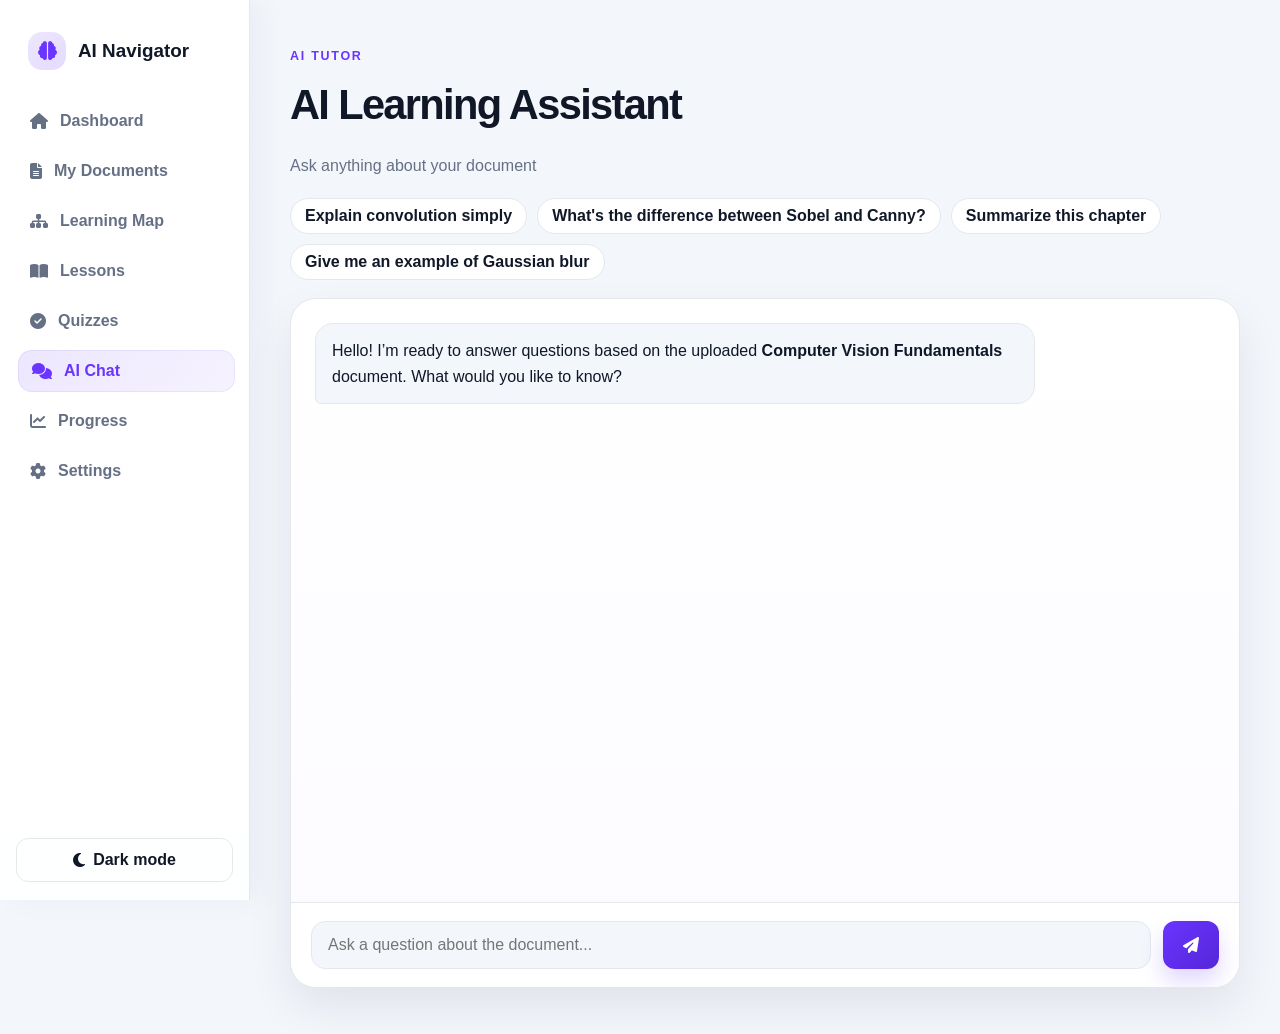
==== chat.html @ c7c0bfb1 "ui-almost-done" ====
<!doctype html>
<html lang="en">
  <head>
    <meta charset="UTF-8" />
    <meta name="viewport" content="width=device-width, initial-scale=1.0" />
    <title>AI Chat - AI Learning Navigator</title>
    <link rel="stylesheet" href="css/style.css" />
    <link rel="stylesheet" href="https://cdnjs.cloudflare.com/ajax/libs/font-awesome/6.4.0/css/all.min.css" />
  </head>
  <body>
    <div class="app-layout">
      <aside class="sidebar" id="sidebar"></aside>

      <main class="main-content">
        <div class="chat-layout">
          <header class="page-header" style="margin-bottom: 18px;">
            <div>
              <p class="eyebrow">AI Tutor</p>
              <h1>AI Learning Assistant</h1>
            </div>
          </header>

          <p class="text-secondary mb-20">Ask anything about your document</p>

          <div class="chat-toolbar">
            <button class="suggested-q" data-question="Explain convolution simply">Explain convolution simply</button>
            <button class="suggested-q" data-question="What's the difference between Sobel and Canny?">What's the difference between Sobel and Canny?</button>
            <button class="suggested-q" data-question="Summarize this chapter">Summarize this chapter</button>
            <button class="suggested-q" data-question="Give me an example of Gaussian blur">Give me an example of Gaussian blur</button>
          </div>

          <div class="chat-wrapper">
            <div class="chat-history" id="chatHistory">
              <div class="chat-msg ai-msg">
                Hello! I’m ready to answer questions based on the uploaded <strong>Computer Vision Fundamentals</strong> document. What would you like to know?
              </div>
            </div>

            <div class="chat-input-area">
              <input type="text" id="chatInput" placeholder="Ask a question about the document..." />
              <button class="btn-primary" id="sendBtn"><i class="fas fa-paper-plane"></i></button>
            </div>
          </div>
        </div>
      </main>
    </div>

    <script src="js/data.js"></script>
    <script src="js/app.js"></script>
    <script src="js/chat.js"></script>
  </body>
</html>
---- css/style.css ----
:root {
  --bg-primary: #f3f6fb;
  --bg-secondary: #ffffff;
  --bg-tertiary: #eef2ff;
  --card-bg: #ffffff;
  --text-primary: #101828;
  --text-secondary: #667085;
  --border-color: #e5e7eb;
  --accent: #6a35ff;
  --accent-soft: rgba(106, 53, 255, 0.12);
  --accent-hover: #5526d9;
  --success: #10b981;
  --success-soft: rgba(16, 185, 129, 0.12);
  --warning: #f59e0b;
  --warning-soft: rgba(245, 158, 11, 0.12);
  --danger: #ef4444;
  --danger-soft: rgba(239, 68, 68, 0.12);
  --shadow: 0 20px 45px rgba(15, 23, 42, 0.08);
  --sidebar-width: 250px;
  --radius: 18px;
  --transition: 0.22s ease;
}

[data-theme="dark"] {
  --bg-primary: #0f172a;
  --bg-secondary: #111827;
  --bg-tertiary: #172033;
  --card-bg: #111827;
  --text-primary: #f3f6ff;
  --text-secondary: #a8b1c4;
  --border-color: #243044;
  --accent: #8d6bff;
  --accent-soft: rgba(141, 107, 255, 0.18);
  --accent-hover: #7357ea;
  --success: #34d399;
  --success-soft: rgba(52, 211, 153, 0.16);
  --warning: #fbbf24;
  --warning-soft: rgba(251, 191, 36, 0.16);
  --danger: #f87171;
  --danger-soft: rgba(248, 113, 113, 0.16);
  --shadow: 0 25px 50px rgba(2, 6, 23, 0.52);
}

* {
  box-sizing: border-box;
  margin: 0;
  padding: 0;
  font-family: Inter, "Segoe UI", sans-serif;
}

html {
  scroll-behavior: smooth;
}

body {
  background: var(--bg-primary);
  color: var(--text-primary);
  transition: background var(--transition), color var(--transition);
  overflow-x: hidden;
}

a {
  color: inherit;
  text-decoration: none;
}

button,
input,
select {
  font: inherit;
}

img {
  max-width: 100%;
}

h1,
h2,
h3,
h4,
p {
  line-height: 1.5;
}

button {
  border: none;
  cursor: pointer;
}

:focus-visible {
  outline: 2px solid rgba(106, 53, 255, 0.5);
  outline-offset: 2px;
}

.mt-10 { margin-top: 10px; }
.mt-20 { margin-top: 20px; }
.mb-10 { margin-bottom: 10px; }
.mb-20 { margin-bottom: 20px; }
.text-left { text-align: left; }
.text-center { text-align: center; }
.w-100 { width: 100%; }
.text-accent { color: var(--accent); }
.text-success { color: var(--success); }
.text-danger { color: var(--danger); }
.text-secondary { color: var(--text-secondary); }
.text-sm { font-size: 0.85rem; }
.flex-between {
  display: flex;
  align-items: center;
  justify-content: space-between;
  gap: 12px;
}

.eyebrow {
  display: inline-block;
  color: var(--accent);
  font-size: 0.78rem;
  letter-spacing: 0.14em;
  text-transform: uppercase;
  font-weight: 700;
  margin-bottom: 8px;
}

.btn-primary,
.btn-outline,
.icon-button {
  display: inline-flex;
  align-items: center;
  justify-content: center;
  gap: 8px;
  border-radius: 12px;
  font-weight: 700;
  transition: transform var(--transition), box-shadow var(--transition), border-color var(--transition), background var(--transition), color var(--transition);
}

.btn-primary {
  background: linear-gradient(135deg, var(--accent), var(--accent-hover));
  color: #fff;
  padding: 12px 20px;
  box-shadow: 0 12px 22px rgba(106, 53, 255, 0.2);
}

.btn-primary:hover,
.btn-outline:hover,
.icon-button:hover {
  transform: translateY(-1px);
}

.btn-outline {
  background: transparent;
  border: 1px solid var(--border-color);
  color: var(--text-primary);
  padding: 12px 18px;
}

.btn-outline:hover {
  border-color: var(--accent);
  color: var(--accent);
}

.icon-button {
  width: 38px;
  height: 38px;
  background: var(--bg-primary);
  border: 1px solid var(--border-color);
  color: var(--text-primary);
}

.app-layout {
  display: flex;
  min-height: 100vh;
}

.sidebar {
  position: fixed;
  inset: 0 auto 0 0;
  width: var(--sidebar-width);
  background: linear-gradient(180deg, var(--bg-secondary), rgba(255, 255, 255, 0.92));
  border-right: 1px solid var(--border-color);
  padding: 22px 16px 18px;
  display: flex;
  flex-direction: column;
  z-index: 20;
  box-shadow: 12px 0 28px rgba(15, 23, 42, 0.04);
}

[data-theme="dark"] .sidebar {
  background: linear-gradient(180deg, var(--bg-secondary), rgba(17, 24, 39, 0.94));
}

.sidebar-header {
  display: flex;
  align-items: center;
  justify-content: space-between;
  gap: 12px;
}

.brand {
  display: flex;
  align-items: center;
  gap: 12px;
  font-size: 1.18rem;
  font-weight: 800;
  padding: 10px 12px 18px;
  color: var(--text-primary);
}

.brand-mark {
  display: grid;
  place-items: center;
  width: 38px;
  height: 38px;
  border-radius: 14px;
  background: linear-gradient(135deg, var(--accent-soft), rgba(106, 53, 255, 0.18));
  color: var(--accent);
}

.mobile-menu-toggle {
  display: none;
  align-items: center;
  justify-content: center;
  gap: 8px;
  padding: 10px 12px;
  border: 1px solid var(--border-color);
  border-radius: 12px;
  background: var(--bg-primary);
  color: var(--text-primary);
  font-weight: 700;
}

.nav-menu {
  display: flex;
  flex-direction: column;
  gap: 8px;
  margin-top: 12px;
}

.nav-item {
  display: flex;
  align-items: center;
  gap: 12px;
  padding: 12px 14px;
  border-radius: 14px;
  color: var(--text-secondary);
  font-weight: 700;
  transition: background var(--transition), color var(--transition), transform var(--transition), box-shadow var(--transition);
}

.nav-item:hover,
.nav-item.active {
  background: linear-gradient(135deg, var(--accent-soft), rgba(106, 53, 255, 0.06));
  color: var(--accent);
  transform: translateX(2px);
  box-shadow: inset 0 0 0 1px rgba(106, 53, 255, 0.08);
}

.sidebar-theme-toggle {
  margin-top: auto;
  width: 100%;
}

.main-content {
  flex: 1;
  margin-left: var(--sidebar-width);
  padding: 46px 40px;
}

.page-header {
  display: flex;
  align-items: center;
  justify-content: space-between;
  gap: 20px;
  margin-bottom: 28px;
}

.page-header h1,
.main-content h1 {
  font-size: clamp(2rem, 4vw, 2.6rem);
  letter-spacing: -0.04em;
}

.card {
  background: var(--bg-secondary);
  border: 1px solid var(--border-color);
  border-radius: var(--radius);
  box-shadow: var(--shadow);
}

.content-grid {
  display: grid;
  grid-template-columns: repeat(2, minmax(0, 1fr));
  gap: 22px;
}

.stats-grid {
  display: grid;
  grid-template-columns: repeat(auto-fit, minmax(210px, 1fr));
  gap: 18px;
  margin-bottom: 28px;
}

.stat-card {
  padding: 22px 20px;
  display: flex;
  flex-direction: column;
  justify-content: center;
  min-height: 164px;
}

.stat-card .stat-label {
  color: var(--text-secondary);
  font-size: 0.85rem;
  margin-bottom: 12px;
}

.stat-card h3 {
  font-size: 1.2rem;
  margin-bottom: 10px;
  line-height: 1.4;
}

.stat-card h1 {
  font-size: clamp(2rem, 4vw, 2.5rem);
  letter-spacing: -0.05em;
}

.stat-card .progress-bg {
  margin-top: 12px;
}

.progress-bg {
  width: 100%;
  height: 8px;
  background: var(--border-color);
  border-radius: 999px;
  overflow: hidden;
}

.progress-fill {
  height: 100%;
  border-radius: inherit;
  background: linear-gradient(90deg, var(--accent), #8a74ff);
}

.section-header {
  display: flex;
  align-items: center;
  justify-content: space-between;
  margin-bottom: 16px;
}

.activity-list,
.list-stack {
  display: flex;
  flex-direction: column;
  gap: 14px;
}

.activity-item,
.list-item {
  display: flex;
  align-items: center;
  justify-content: space-between;
  gap: 12px;
  padding: 14px 0;
  border-bottom: 1px solid var(--border-color);
}

.activity-item:last-child,
.list-item:last-child {
  border-bottom: none;
}

.badge {
  display: inline-flex;
  align-items: center;
  padding: 6px 10px;
  border-radius: 999px;
  font-size: 0.76rem;
  font-weight: 700;
}

.badge.success {
  background: var(--success-soft);
  color: var(--success);
}

.badge.warning {
  background: var(--warning-soft);
  color: var(--warning);
}

.progress-summary {
  display: grid;
  grid-template-columns: repeat(auto-fit, minmax(180px, 1fr));
  gap: 18px;
  margin-bottom: 22px;
}

.metric-card {
  padding: 20px;
  min-height: 120px;
  display: flex;
  flex-direction: column;
  justify-content: center;
}

.metric-label {
  font-size: 0.82rem;
  color: var(--text-secondary);
  margin-bottom: 10px;
}

.metric-card strong {
  font-size: 1.7rem;
  letter-spacing: -0.04em;
}

.document-grid {
  display: grid;
  grid-template-columns: repeat(auto-fit, minmax(260px, 1fr));
  gap: 20px;
}

.document-card {
  padding: 18px;
  display: flex;
  flex-direction: column;
  gap: 18px;
}

.document-card-header {
  display: flex;
  align-items: center;
  justify-content: space-between;
}

.pdf-icon {
  background: rgba(239, 68, 68, 0.09);
  color: #ef4444;
  width: 52px;
  height: 52px;
  border-radius: 14px;
  display: grid;
  place-items: center;
  font-size: 1.4rem;
}

.document-card-body {
  display: flex;
  flex-direction: column;
  gap: 14px;
}

.meta-row,
.doc-tags {
  display: flex;
  flex-wrap: wrap;
  gap: 10px 16px;
  color: var(--text-secondary);
  font-size: 0.82rem;
}

.doc-progress {
  display: flex;
  flex-direction: column;
  gap: 8px;
}

.progress-meta {
  display: flex;
  align-items: center;
  justify-content: space-between;
  color: var(--text-secondary);
  font-size: 0.85rem;
}

.doc-tags span {
  background: var(--bg-primary);
  border: 1px solid var(--border-color);
  padding: 6px 10px;
  border-radius: 999px;
}

.document-card-footer {
  margin-top: auto;
}

.upload-zone {
  position: relative;
  border: 2px dashed rgba(106, 53, 255, 0.45);
  border-radius: 24px;
  background: rgba(106, 53, 255, 0.03);
  min-height: 360px;
  display: grid;
  place-items: center;
  text-align: center;
  transition: all var(--transition);
  overflow: hidden;
}

.upload-zone.is-dragging,
.upload-zone:hover {
  border-color: var(--accent);
  background: rgba(106, 53, 255, 0.06);
  box-shadow: 0 18px 44px rgba(106, 53, 255, 0.08);
}

.upload-zone.is-processing {
  border-style: solid;
  min-height: 290px;
}

.upload-content {
  display: flex;
  flex-direction: column;
  align-items: center;
  gap: 14px;
  padding: 30px;
  width: 100%;
}

.upload-icon {
  display: grid;
  place-items: center;
  width: 96px;
  height: 96px;
  border-radius: 28px;
  background: rgba(106, 53, 255, 0.08);
  color: var(--accent);
  font-size: 3rem;
}

.file-meta {
  display: flex;
  flex-direction: column;
  align-items: center;
  gap: 10px;
  margin-top: 8px;
}

.file-pill {
  display: inline-flex;
  align-items: center;
  gap: 10px;
  padding: 10px 16px;
  border-radius: 999px;
  background: rgba(16, 185, 129, 0.08);
  border: 1px solid rgba(16, 185, 129, 0.18);
  color: var(--success);
  font-weight: 700;
}

.file-size {
  color: var(--text-secondary);
  font-size: 0.8rem;
}

.remove-file {
  display: none;
  position: absolute;
  top: 16px;
  right: 16px;
  width: 34px;
  height: 34px;
  border-radius: 50%;
  background: rgba(239, 68, 68, 0.08);
  color: var(--danger);
}

.upload-status {
  margin-top: 18px;
  color: var(--text-secondary);
  font-weight: 600;
}

.upload-progress {
  position: relative;
  width: min(100%, 380px);
  height: 10px;
  background: rgba(106, 53, 255, 0.08);
  border-radius: 999px;
  overflow: hidden;
  margin-top: 12px;
}

.upload-progress-bar {
  display: block;
  height: 100%;
  width: 0;
  border-radius: inherit;
  background: linear-gradient(90deg, var(--accent), var(--success));
  transition: width 0.5s ease;
}

.hidden-input {
  display: none;
}

.landing-shell {
  min-height: 100vh;
  background: radial-gradient(circle at top left, rgba(106, 53, 255, 0.1), transparent 30%), var(--bg-primary);
}

.landing-header {
  position: sticky;
  top: 12px;
  z-index: 30;
  max-width: 1180px;
  margin: 18px auto 0;
  padding: 14px 18px;
  display: flex;
  align-items: center;
  justify-content: space-between;
  gap: 16px;
  background: rgba(255, 255, 255, 0.7);
  border: 1px solid rgba(255, 255, 255, 0.4);
  border-radius: 22px;
  box-shadow: 0 18px 35px rgba(15, 23, 42, 0.06);
  backdrop-filter: blur(12px);
}

[data-theme="dark"] .landing-header {
  background: rgba(17, 24, 39, 0.7);
  border-color: rgba(148, 163, 184, 0.18);
}

.logo-wrap {
  display: flex;
  align-items: center;
  gap: 12px;
  font-weight: 800;
  letter-spacing: -0.03em;
}

.logo-mark {
  display: grid;
  place-items: center;
  width: 40px;
  height: 40px;
  border-radius: 14px;
  background: linear-gradient(135deg, var(--accent-soft), rgba(106, 53, 255, 0.2));
  color: var(--accent);
  box-shadow: inset 0 0 0 1px rgba(106, 53, 255, 0.08);
}

.top-nav {
  display: flex;
  align-items: center;
  gap: 10px;
  padding: 7px 10px;
  background: var(--bg-secondary);
  border: 1px solid var(--border-color);
  border-radius: 999px;
  box-shadow: inset 0 0 0 1px rgba(255, 255, 255, 0.08);
}

.top-nav a {
  display: inline-flex;
  align-items: center;
  justify-content: center;
  padding: 10px 16px;
  border-radius: 999px;
  color: var(--text-secondary);
  font-weight: 700;
  font-size: 0.92rem;
  transition: all var(--transition);
}

.top-nav a:hover,
.top-nav a:focus-visible {
  background: var(--accent-soft);
  color: var(--accent);
}

.hero {
  max-width: 1200px;
  margin: 0 auto;
  padding: 54px 32px 42px;
  display: grid;
  grid-template-columns: 1.1fr 0.9fr;
  gap: 36px;
  align-items: center;
}

.hero-copy h1 {
  font-size: clamp(2.8rem, 5vw, 5rem);
  line-height: 1.03;
  letter-spacing: -0.06em;
  max-width: 640px;
}

.hero-copy .lead {
  max-width: 620px;
  margin-top: 20px;
  font-size: 1.12rem;
  color: var(--text-secondary);
}

.hero-features {
  display: flex;
  flex-wrap: wrap;
  gap: 12px;
  margin-top: 24px;
}

.feature-chip {
  display: inline-flex;
  align-items: center;
  gap: 8px;
  background: var(--bg-secondary);
  border: 1px solid var(--border-color);
  border-radius: 999px;
  padding: 10px 14px;
  color: var(--text-primary);
  font-weight: 600;
}

.hero-actions {
  display: flex;
  align-items: center;
  gap: 14px;
  margin-top: 28px;
}

.hero-preview {
  background: var(--bg-secondary);
  border: 1px solid var(--border-color);
  border-radius: 30px;
  box-shadow: var(--shadow);
  padding: 18px;
}

.preview-card {
  background: linear-gradient(135deg, rgba(106, 53, 255, 0.08), rgba(16, 185, 129, 0.08));
  border-radius: 22px;
  padding: 22px;
  border: 1px solid rgba(106, 53, 255, 0.08);
}

.preview-top {
  display: flex;
  align-items: center;
  justify-content: space-between;
  margin-bottom: 20px;
}

.preview-swatch {
  width: 16px;
  height: 16px;
  border-radius: 50%;
  background: var(--success);
  box-shadow: 0 0 0 6px rgba(16, 185, 129, 0.12);
}

.map-preview {
  display: grid;
  grid-template-columns: repeat(3, minmax(0, 1fr));
  gap: 16px;
  margin-top: 18px;
}

.preview-node {
  background: var(--bg-secondary);
  border: 1px solid var(--border-color);
  border-radius: 18px;
  padding: 14px 12px;
  text-align: center;
  color: var(--text-secondary);
  font-weight: 700;
}

.preview-node.current {
  border-color: rgba(106, 53, 255, 0.25);
  background: rgba(106, 53, 255, 0.08);
  color: var(--accent);
}

.hero-cta {
  display: flex;
  align-items: center;
  gap: 10px;
}

.upload-panel {
  max-width: 1200px;
  margin: 0 auto;
  padding: 0 32px 50px;
}

@media (max-width: 980px) {
  .hero {
    grid-template-columns: 1fr;
    gap: 28px;
  }

  .landing-header {
    flex-wrap: wrap;
    gap: 16px;
  }

  .mindmap-shell {
    grid-template-columns: 1fr;
  }

  .lesson-layout {
    grid-template-columns: 1fr;
  }
}

@media (max-width: 840px) {
  .app-layout {
    display: block;
  }

  .sidebar {
    position: sticky;
    top: 0;
    width: 100%;
    height: auto;
    border-right: none;
    border-bottom: 1px solid var(--border-color);
    padding: 18px 14px 12px;
    z-index: 40;
    box-shadow: 0 10px 25px rgba(15, 23, 42, 0.06);
  }

  .sidebar-header {
    align-items: center;
  }

  .mobile-menu-toggle {
    display: inline-flex;
  }

  .nav-menu {
    display: none;
    flex-direction: column;
    gap: 10px;
    margin-top: 12px;
    padding-top: 10px;
    border-top: 1px solid var(--border-color);
  }

  .sidebar.is-open .nav-menu {
    display: flex;
  }

  .main-content {
    margin-left: 0;
    padding: 22px 14px 54px;
  }

  .nav-item {
    white-space: normal;
    padding: 11px 12px;
  }

  .content-grid {
    grid-template-columns: 1fr;
  }

  .stats-grid,
  .progress-summary,
  .document-grid {
    grid-template-columns: 1fr;
  }
}

@media (max-width: 620px) {
  .landing-header {
    padding: 10px 12px;
    border-radius: 18px;
    margin-top: 10px;
    flex-wrap: wrap;
    justify-content: center;
  }

  .logo-wrap {
    width: 100%;
    justify-content: center;
    text-align: center;
  }

  .top-nav {
    width: 100%;
    justify-content: center;
    order: 3;
    padding: 6px;
    background: rgba(106, 53, 255, 0.04);
  }

  .top-nav a {
    flex: 1;
    padding: 10px 12px;
  }

  .page-header {
    flex-direction: column;
    align-items: flex-start;
  }

  .hero-actions {
    flex-direction: column;
    align-items: stretch;
  }

  .hero-actions .btn-primary,
  .hero-actions .btn-outline,
  .mindmap-actions .btn-primary,
  .mindmap-actions .btn-outline {
    width: 100%;
    justify-content: center;
  }

  .landing-header,
  .hero,
  .upload-panel {
    padding-left: 18px;
    padding-right: 18px;
  }

  .hero-copy h1 {
    font-size: clamp(2.2rem, 12vw, 3.2rem);
  }

  .feature-chip {
    width: 100%;
    justify-content: center;
  }

  .preview-card {
    padding: 14px;
  }

  .map-preview {
    grid-template-columns: repeat(2, minmax(0, 1fr));
  }

  .upload-zone {
    min-height: 280px;
  }

  .upload-content {
    padding: 18px;
  }

  .upload-icon {
    width: 72px;
    height: 72px;
    font-size: 2.2rem;
  }

  .sidebar-theme-toggle {
    font-size: 0.92rem;
  }
}

.mindmap-shell {
  display: grid;
  grid-template-columns: minmax(0, 1.4fr) 320px;
  gap: 20px;
  min-height: 75vh;
}

.mindmap-stage {
  position: relative;
  background: var(--bg-secondary);
  border: 1px solid var(--border-color);
  border-radius: 24px;
  box-shadow: var(--shadow);
  overflow: hidden;
  min-height: 520px;
}

.mindmap-stage svg {
  width: 100%;
  height: 100%;
  min-height: 520px;
  display: block;
  background: radial-gradient(circle at top, rgba(106, 53, 255, 0.08), transparent 30%), var(--bg-secondary);
}

.mindmap-panel {
  padding: 24px;
}

.topic-summary {
  margin-top: 14px;
  color: var(--text-secondary);
}

.topic-meta-list {
  display: grid;
  gap: 10px;
  margin-top: 18px;
  padding-top: 18px;
  border-top: 1px solid var(--border-color);
}

.meta-row-item {
  display: flex;
  justify-content: space-between;
  gap: 10px;
  font-size: 0.88rem;
}

.meta-row-item span:first-child {
  color: var(--text-secondary);
}

.topic-goals,
.key-concepts {
  margin-top: 22px;
}

.topic-goals ul,
.key-concepts ul {
  list-style: none;
  display: grid;
  gap: 10px;
  margin-top: 10px;
}

.topic-goals li,
.key-concepts li {
  display: flex;
  align-items: flex-start;
  gap: 10px;
  color: var(--text-secondary);
}

.topic-goals li::before,
.key-concepts li::before {
  content: "•";
  color: var(--accent);
  font-size: 1.4rem;
  line-height: 1;
}

.mindmap-actions {
  display: grid;
  grid-template-columns: 1fr 1fr;
  gap: 10px;
  margin-top: 22px;
}

.lesson-layout {
  display: grid;
  grid-template-columns: 260px minmax(0, 1fr) 300px;
  gap: 22px;
}

.lesson-nav,
.lesson-meta {
  background: var(--bg-secondary);
  border: 1px solid var(--border-color);
  border-radius: 20px;
  box-shadow: var(--shadow);
}

.lesson-nav {
  padding: 18px;
}

.lesson-topic-list {
  list-style: none;
  display: flex;
  flex-direction: column;
  gap: 8px;
}

.lesson-topic-item {
  display: flex;
  align-items: center;
  gap: 10px;
  padding: 10px 12px;
  border-radius: 12px;
  color: var(--text-secondary);
  transition: background var(--transition);
  cursor: pointer;
}

.lesson-topic-item.active {
  background: var(--accent-soft);
  color: var(--accent);
  font-weight: 700;
}

.lesson-topic-item:hover {
  background: rgba(106, 53, 255, 0.06);
}

.lesson-content {
  background: var(--bg-secondary);
  border: 1px solid var(--border-color);
  border-radius: 20px;
  box-shadow: var(--shadow);
  padding: 28px;
}

.lesson-content h1 {
  font-size: clamp(2rem, 3vw, 2.8rem);
  letter-spacing: -0.04em;
  margin-bottom: 16px;
}

.lesson-section {
  margin-top: 24px;
}

.lesson-section h3 {
  margin-bottom: 10px;
  font-size: 1.2rem;
}

.code-block,
.callout {
  background: var(--bg-primary);
  border: 1px solid var(--border-color);
  border-radius: 14px;
  padding: 18px;
  margin-top: 18px;
  font-family: "SFMono-Regular", Consolas, monospace;
}

.callout {
  font-family: inherit;
  color: var(--text-secondary);
}

.lesson-meta {
  padding: 20px;
  height: fit-content;
  position: sticky;
  top: 24px;
}

.lesson-actions {
  display: grid;
  gap: 10px;
  margin-top: 20px;
}

.quiz-shell {
  max-width: 780px;
  margin: 0 auto;
}

.quiz-card {
  background: var(--bg-secondary);
  border: 1px solid var(--border-color);
  border-radius: 24px;
  box-shadow: var(--shadow);
  padding: 28px;
}

.question-progress {
  display: flex;
  align-items: center;
  justify-content: space-between;
  font-weight: 700;
  color: var(--text-secondary);
  margin-bottom: 20px;
}

.quiz-question {
  font-size: clamp(1.5rem, 3vw, 2rem);
  letter-spacing: -0.04em;
  margin-bottom: 22px;
}

.answer-list {
  display: flex;
  flex-direction: column;
  gap: 14px;
  margin-top: 18px;
}

.answer-btn {
  width: 100%;
  text-align: left;
  padding: 16px 18px;
  background: var(--bg-primary);
  border: 1px solid var(--border-color);
  color: var(--text-primary);
  border-radius: 14px;
  transition: all var(--transition);
}

.answer-btn:hover {
  border-color: var(--accent);
  color: var(--accent);
}

.answer-btn.correct {
  background: rgba(16, 185, 129, 0.08);
  border-color: rgba(16, 185, 129, 0.5);
  color: var(--success);
}

.answer-btn.incorrect {
  background: rgba(239, 68, 68, 0.08);
  border-color: rgba(239, 68, 68, 0.5);
  color: var(--danger);
}

.answer-btn:disabled {
  cursor: default;
  opacity: 0.95;
}

.quiz-feedback {
  margin-top: 22px;
  border-radius: 16px;
  padding: 18px;
  display: none;
}

.quiz-feedback.visible {
  display: block;
}

.quiz-feedback.success {
  background: var(--success-soft);
  border: 1px solid rgba(16, 185, 129, 0.25);
}

.quiz-feedback.error {
  background: var(--danger-soft);
  border: 1px solid rgba(239, 68, 68, 0.25);
}

.quiz-actions {
  display: flex;
  justify-content: flex-end;
  gap: 12px;
  margin-top: 20px;
}

.chat-layout {
  max-width: 1000px;
  margin: 0 auto;
}

.chat-toolbar {
  display: flex;
  flex-wrap: wrap;
  gap: 10px;
  margin-bottom: 18px;
}

.chat-wrapper {
  display: flex;
  flex-direction: column;
  height: calc(100vh - 210px);
  min-height: 500px;
  background: var(--bg-secondary);
  border: 1px solid var(--border-color);
  border-radius: 26px;
  box-shadow: var(--shadow);
  overflow: hidden;
}

.chat-history {
  flex: 1;
  overflow-y: auto;
  padding: 24px;
  display: flex;
  flex-direction: column;
  gap: 16px;
  background: linear-gradient(180deg, transparent 0%, rgba(106, 53, 255, 0.02) 100%);
}

.chat-msg {
  max-width: 80%;
  padding: 14px 16px;
  border-radius: 18px;
  line-height: 1.6;
  animation: slideUp 0.25s ease;
}

.user-msg {
  background: linear-gradient(135deg, var(--accent), var(--accent-hover));
  color: #fff;
  align-self: flex-end;
  border-bottom-right-radius: 6px;
}

.ai-msg {
  background: var(--bg-primary);
  border: 1px solid var(--border-color);
  color: var(--text-primary);
  align-self: flex-start;
  border-bottom-left-radius: 6px;
}

.source-list {
  margin-top: 12px;
  padding-top: 10px;
  border-top: 1px solid var(--border-color);
}

.source-list strong {
  display: block;
  margin-bottom: 6px;
  color: var(--text-primary);
}

.source-item {
  color: var(--text-secondary);
  font-size: 0.82rem;
}

.chat-input-area {
  display: flex;
  gap: 12px;
  padding: 18px 20px;
  border-top: 1px solid var(--border-color);
  background: var(--bg-secondary);
}

.chat-input-area input {
  flex: 1;
  appearance: none;
  background: var(--bg-primary);
  border: 1px solid var(--border-color);
  color: var(--text-primary);
  border-radius: 14px;
  padding: 14px 16px;
}

.chat-input-area input:focus {
  outline: none;
  border-color: var(--accent);
}

.suggested-q {
  background: var(--bg-secondary);
  border: 1px solid var(--border-color);
  border-radius: 999px;
  color: var(--text-primary);
  padding: 8px 14px;
  font-weight: 600;
}

.settings-grid {
  display: grid;
  grid-template-columns: repeat(auto-fit, minmax(280px, 1fr));
  gap: 20px;
}

.settings-panel {
  padding: 22px;
}

.setting-group,
.form-grid {
  display: grid;
  gap: 16px;
  margin-top: 18px;
}

.toggle-option {
  display: flex;
  align-items: center;
  gap: 10px;
  padding: 12px 14px;
  border: 1px solid var(--border-color);
  border-radius: 12px;
  background: var(--bg-primary);
}

.toggle-option input {
  accent-color: var(--accent);
}

.form-grid label {
  display: grid;
  gap: 8px;
  color: var(--text-secondary);
  font-size: 0.9rem;
}

.form-grid input,
.form-grid select {
  border: 1px solid var(--border-color);
  background: var(--bg-primary);
  color: var(--text-primary);
  border-radius: 12px;
  padding: 12px 14px;
}

.checkbox-row {
  display: flex !important;
  align-items: center;
  flex-direction: row !important;
  gap: 10px;
}

.checkbox-row input {
  accent-color: var(--accent);
}

.weekly-progress-chart {
  display: flex;
  align-items: end;
  gap: 12px;
  height: 180px;
  padding-top: 10px;
}

.bar-column {
  flex: 1;
  display: flex;
  flex-direction: column;
  align-items: center;
  justify-content: end;
  gap: 8px;
  height: 100%;
}

.bar-track {
  display: flex;
  align-items: end;
  width: 100%;
  height: 100%;
  min-height: 120px;
  background: rgba(106, 53, 255, 0.04);
  border-radius: 12px 12px 0 0;
  overflow: hidden;
}

.bar-fill {
  width: 100%;
  min-height: 12px;
  background: linear-gradient(180deg, var(--accent), #8d6bff);
  border-radius: 12px 12px 0 0;
}

@keyframes slideUp {
  from {
    opacity: 0;
    transform: translateY(10px);
  }
  to {
    opacity: 1;
    transform: translateY(0);
  }
}
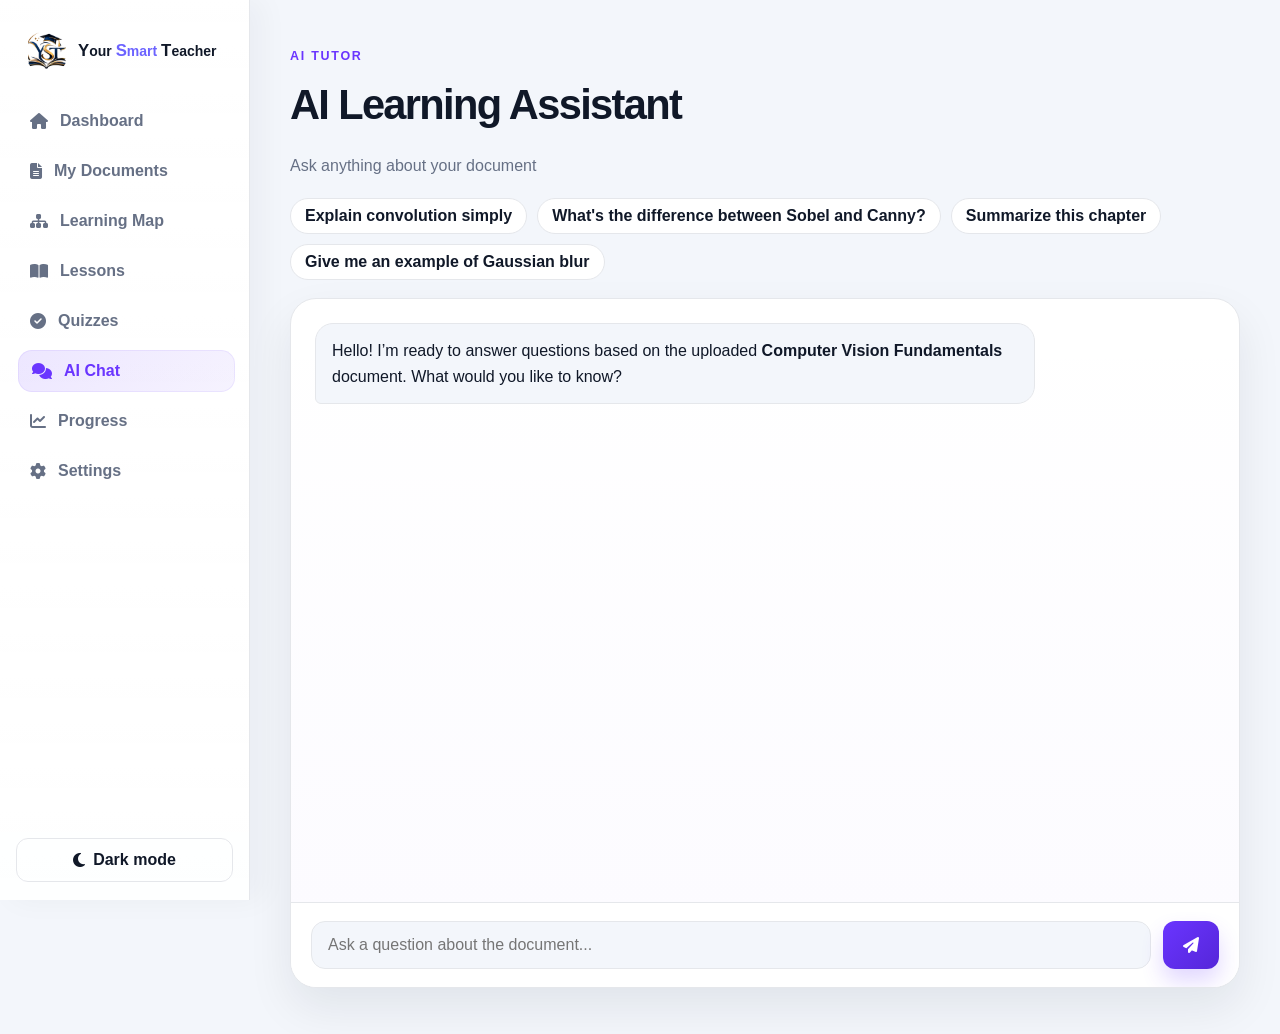
==== commit 715c5b82: "update the logo" ====
--- a/chat.html
+++ b/chat.html
@@ -3,7 +3,7 @@
   <head>
     <meta charset="UTF-8" />
     <meta name="viewport" content="width=device-width, initial-scale=1.0" />
-    <title>AI Chat - AI Learning Navigator</title>
+    <title>AI Chat - Your Smart Teacher</title>
     <link rel="stylesheet" href="css/style.css" />
     <link rel="stylesheet" href="https://cdnjs.cloudflare.com/ajax/libs/font-awesome/6.4.0/css/all.min.css" />
   </head>
--- a/css/style.css
+++ b/css/style.css
@@ -51,11 +51,39 @@
 html {
   scroll-behavior: smooth;
 }
-
+.logo {
+  /* margin-left: 50px; */
+  width: 60px;
+  height: 60px;
+  border-radius: 12px;
+}
+
+.brand-name {
+  font-size:18px;
+  font-weight: 900;
+  font-family: "Inter", sans-serif;
+  line-height: 1.2;
+  white-space: nowrap;
+  
+}
+
+.brand-initial {
+  font-size:28px;
+  font-weight: 800;
+  margin: 0px;
+  
+}
+
+.smart-word,
+.smart-word .brand-initial {
+  color: #6c63ff;
+}
 body {
   background: var(--bg-primary);
   color: var(--text-primary);
-  transition: background var(--transition), color var(--transition);
+  transition:
+    background var(--transition),
+    color var(--transition);
   overflow-x: hidden;
 }
 
@@ -92,18 +120,42 @@
   outline-offset: 2px;
 }
 
-.mt-10 { margin-top: 10px; }
-.mt-20 { margin-top: 20px; }
-.mb-10 { margin-bottom: 10px; }
-.mb-20 { margin-bottom: 20px; }
-.text-left { text-align: left; }
-.text-center { text-align: center; }
-.w-100 { width: 100%; }
-.text-accent { color: var(--accent); }
-.text-success { color: var(--success); }
-.text-danger { color: var(--danger); }
-.text-secondary { color: var(--text-secondary); }
-.text-sm { font-size: 0.85rem; }
+.mt-10 {
+  margin-top: 10px;
+}
+.mt-20 {
+  margin-top: 20px;
+}
+.mb-10 {
+  margin-bottom: 10px;
+}
+.mb-20 {
+  margin-bottom: 20px;
+}
+.text-left {
+  text-align: left;
+}
+.text-center {
+  text-align: center;
+}
+.w-100 {
+  width: 100%;
+}
+.text-accent {
+  color: var(--accent);
+}
+.text-success {
+  color: var(--success);
+}
+.text-danger {
+  color: var(--danger);
+}
+.text-secondary {
+  color: var(--text-secondary);
+}
+.text-sm {
+  font-size: 0.85rem;
+}
 .flex-between {
   display: flex;
   align-items: center;
@@ -130,7 +182,12 @@
   gap: 8px;
   border-radius: 12px;
   font-weight: 700;
-  transition: transform var(--transition), box-shadow var(--transition), border-color var(--transition), background var(--transition), color var(--transition);
+  transition:
+    transform var(--transition),
+    box-shadow var(--transition),
+    border-color var(--transition),
+    background var(--transition),
+    color var(--transition);
 }
 
 .btn-primary {
@@ -175,7 +232,11 @@
   position: fixed;
   inset: 0 auto 0 0;
   width: var(--sidebar-width);
-  background: linear-gradient(180deg, var(--bg-secondary), rgba(255, 255, 255, 0.92));
+  background: linear-gradient(
+    180deg,
+    var(--bg-secondary),
+    rgba(255, 255, 255, 0.92)
+  );
   border-right: 1px solid var(--border-color);
   padding: 22px 16px 18px;
   display: flex;
@@ -185,7 +246,11 @@
 }
 
 [data-theme="dark"] .sidebar {
-  background: linear-gradient(180deg, var(--bg-secondary), rgba(17, 24, 39, 0.94));
+  background: linear-gradient(
+    180deg,
+    var(--bg-secondary),
+    rgba(17, 24, 39, 0.94)
+  );
 }
 
 .sidebar-header {
@@ -198,6 +263,8 @@
 .brand {
   display: flex;
   align-items: center;
+  flex: 1;
+  min-width: 0;
   gap: 12px;
   font-size: 1.18rem;
   font-weight: 800;
@@ -211,8 +278,31 @@
   width: 38px;
   height: 38px;
   border-radius: 14px;
-  background: linear-gradient(135deg, var(--accent-soft), rgba(106, 53, 255, 0.18));
+  background: linear-gradient(
+    135deg,
+    var(--accent-soft),
+    rgba(106, 53, 255, 0.18)
+  );
   color: var(--accent);
+}
+
+.brand-logo {
+  flex: 0 0 38px;
+  width: 38px;
+  height: 38px;
+  border-radius: 10px;
+  object-fit: cover;
+}
+
+.brand .brand-name {
+  min-width: 0;
+  font-size: 14px;
+  line-height: 1.1;
+  white-space: normal;
+}
+
+.brand .brand-initial {
+  font-size: 1.2em;
 }
 
 .mobile-menu-toggle {
@@ -243,12 +333,20 @@
   border-radius: 14px;
   color: var(--text-secondary);
   font-weight: 700;
-  transition: background var(--transition), color var(--transition), transform var(--transition), box-shadow var(--transition);
+  transition:
+    background var(--transition),
+    color var(--transition),
+    transform var(--transition),
+    box-shadow var(--transition);
 }
 
 .nav-item:hover,
 .nav-item.active {
-  background: linear-gradient(135deg, var(--accent-soft), rgba(106, 53, 255, 0.06));
+  background: linear-gradient(
+    135deg,
+    var(--accent-soft),
+    rgba(106, 53, 255, 0.06)
+  );
   color: var(--accent);
   transform: translateX(2px);
   box-shadow: inset 0 0 0 1px rgba(106, 53, 255, 0.08);
@@ -599,7 +697,13 @@
 
 .landing-shell {
   min-height: 100vh;
-  background: radial-gradient(circle at top left, rgba(106, 53, 255, 0.1), transparent 30%), var(--bg-primary);
+  background:
+    radial-gradient(
+      circle at top left,
+      rgba(106, 53, 255, 0.1),
+      transparent 30%
+    ),
+    var(--bg-primary);
 }
 
 .landing-header {
@@ -639,7 +743,11 @@
   width: 40px;
   height: 40px;
   border-radius: 14px;
-  background: linear-gradient(135deg, var(--accent-soft), rgba(106, 53, 255, 0.2));
+  background: linear-gradient(
+    135deg,
+    var(--accent-soft),
+    rgba(106, 53, 255, 0.2)
+  );
   color: var(--accent);
   box-shadow: inset 0 0 0 1px rgba(106, 53, 255, 0.08);
 }
@@ -732,7 +840,11 @@
 }
 
 .preview-card {
-  background: linear-gradient(135deg, rgba(106, 53, 255, 0.08), rgba(16, 185, 129, 0.08));
+  background: linear-gradient(
+    135deg,
+    rgba(106, 53, 255, 0.08),
+    rgba(16, 185, 129, 0.08)
+  );
   border-radius: 22px;
   padding: 22px;
   border: 1px solid rgba(106, 53, 255, 0.08);
@@ -978,7 +1090,9 @@
   height: 100%;
   min-height: 520px;
   display: block;
-  background: radial-gradient(circle at top, rgba(106, 53, 255, 0.08), transparent 30%), var(--bg-secondary);
+  background:
+    radial-gradient(circle at top, rgba(106, 53, 255, 0.08), transparent 30%),
+    var(--bg-secondary);
 }
 
 .mindmap-panel {
@@ -1269,7 +1383,11 @@
   display: flex;
   flex-direction: column;
   gap: 16px;
-  background: linear-gradient(180deg, transparent 0%, rgba(106, 53, 255, 0.02) 100%);
+  background: linear-gradient(
+    180deg,
+    transparent 0%,
+    rgba(106, 53, 255, 0.02) 100%
+  );
 }
 
 .chat-msg {
